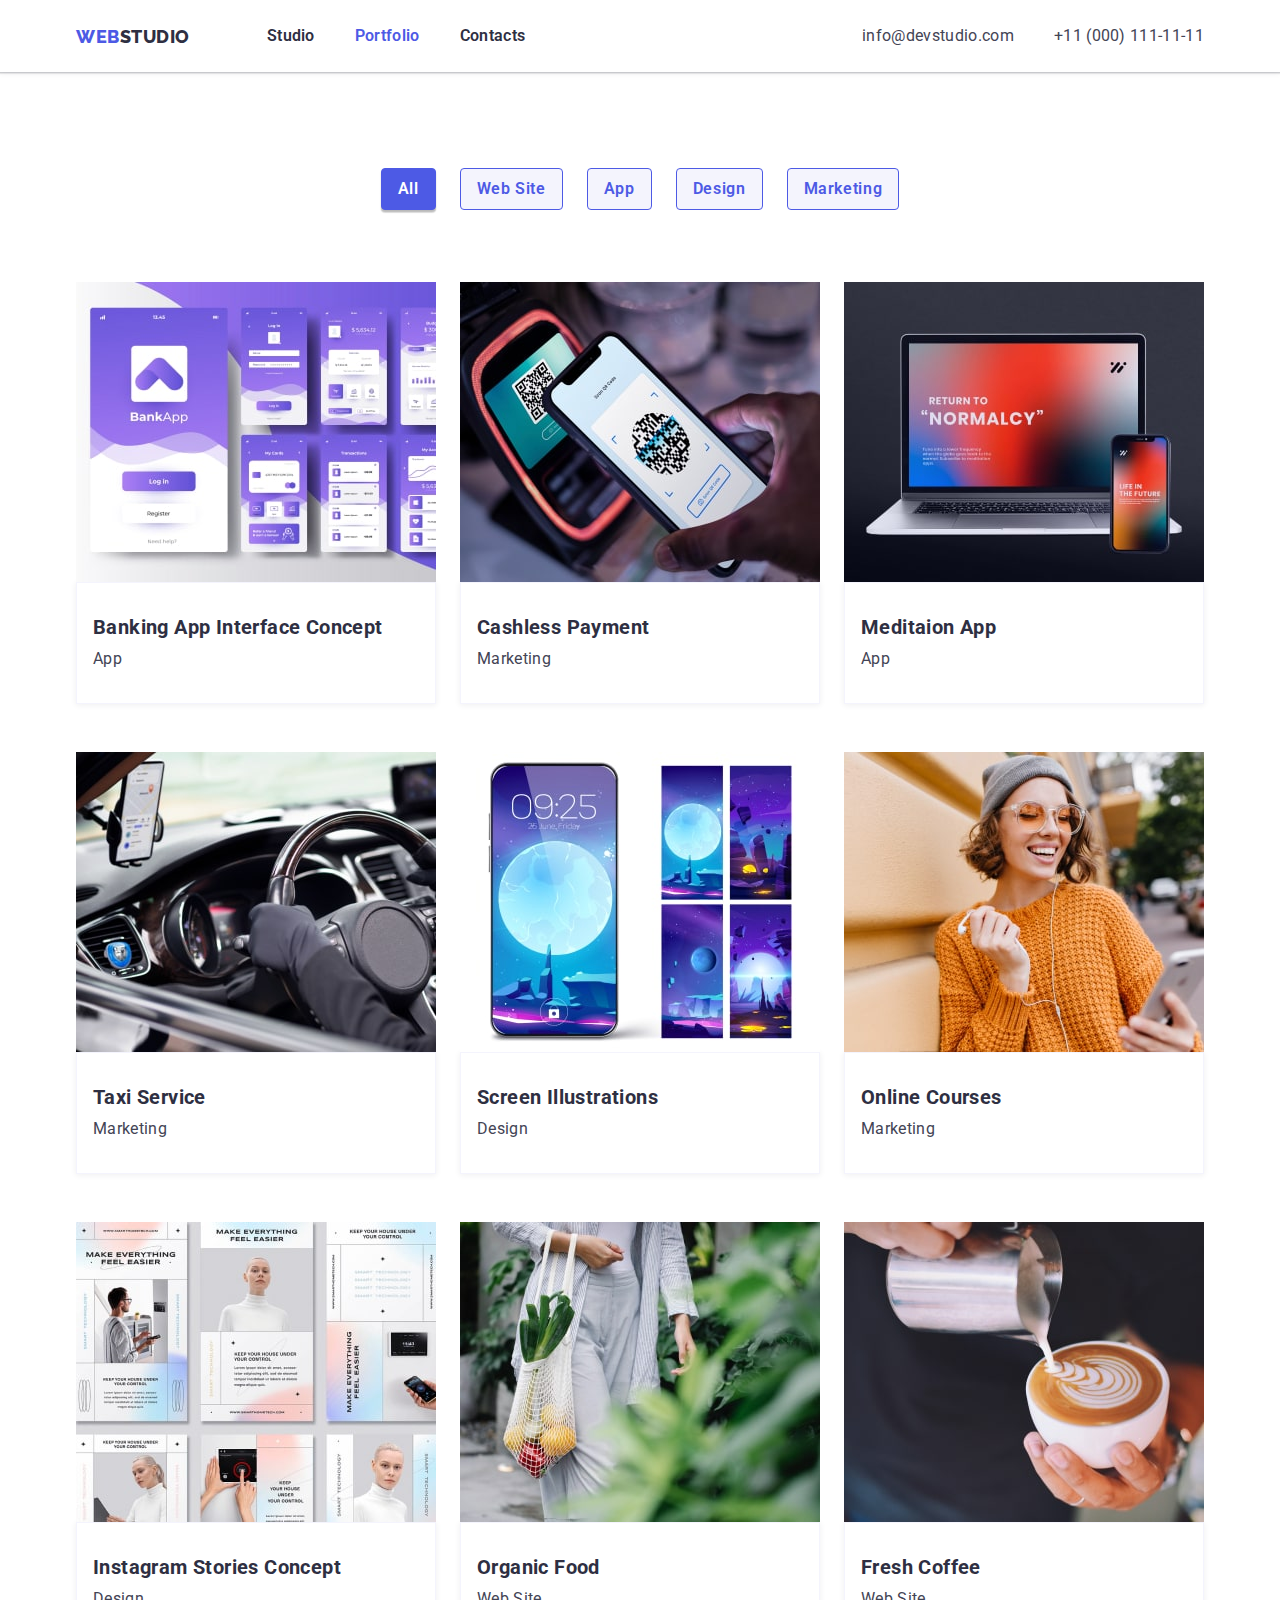
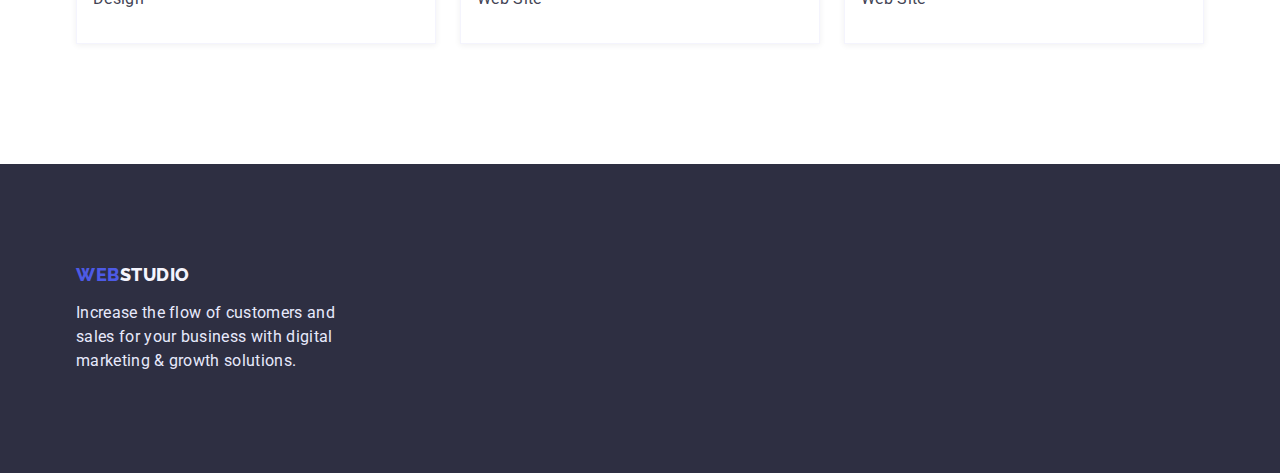
==== portfolio.html @ 8adf76db "Initial commit" ====
<!DOCTYPE html>
<html lang="en">
  <head>
    <meta charset="UTF-8" />
    <meta http-equiv="X-UA-Compatible" content="IE=edge" />
    <meta name="viewport" content="width=device-width, initial-scale=1.0" />
    <title>Portfolio</title>
    <link rel="preconnect" href="https://fonts.googleapis.com" />
    <link rel="preconnect" href="https://fonts.gstatic.com" crossorigin />
    <link href="https://fonts.googleapis.com/css2?family=Raleway:wght@700&family=Roboto:wght@400;500;700;900&display=swap" rel="stylesheet" />
    <link rel="stylesheet" href="https://cdnjs.cloudflare.com/ajax/libs/modern-normalize/1.1.0/modern-normalize.min.css" />
    <link rel="stylesheet" href="./css/styles.css" />
  </head>
  <body>
    <header class="header">
      <div class="container main-nav">
        <nav class="main-site-nav">
          <a href="./index.html" class="logo link"><span class="logo-purple">Web</span>studio</a>

          <ul class="site-nav list">
            <li class="item"><a href="./index.html" class="site-nav-link link">Studio</a></li>
            <li class="item">
              <a href="./portfolio.html" class="site-nav-link link current">Portfolio</a>
            </li>
            <li class="item"><a href="#" class="site-nav-link link">Contacts</a></li>
          </ul>
        </nav>

        <ul class="auth-nav list">
          <li class="item">
            <a href="mailto:info@devstudio.com" class="auth-nav-link link">info@devstudio.com</a>
          </li>
          <li class="item">
            <a href="tel:+11(000)111-11-11" class="auth-nav-link link">+11 (000) 111-11-11</a>
          </li>
        </ul>
      </div>
    </header>

    <main>
      <section class="portfolio">
        <div class="container filter">
          <ul class="filter-list list">
            <li class="filter-item"><button type="button" class="portfolio-btn main">All</button></li>
            <li class="filter-item"><button type="button" class="portfolio-btn">Web Site</button></li>
            <li class="filter-item"><button type="button" class="portfolio-btn">App</button></li>
            <li class="filter-item"><button type="button" class="portfolio-btn">Design</button></li>
            <li class="filter-item">
              <button type="button" class="portfolio-btn">Marketing</button>
            </li>
          </ul>
        </div>

        <div class="container">
          <ul class="grid-list list">
            <li class="grid-item">
              <a href="#" class="link">
                <img src="./images/app.jpg" alt="app" width="360" class="img-block" />
                <div class="img-description grid">
                  <h1 class="portfolio-title">Banking App Interface Concept</h1>
                  <p class="portfolio-text">App</p>
                </div>
              </a>
            </li>
            <li class="grid-item">
              <a href="#" class="link">
                <img src="./images/qrcode.jpg" alt="qrcode" width="360" class="img-block" />
                <div class="img-description grid">
                  <h1 class="portfolio-title">Cashless Payment</h1>
                  <p class="portfolio-text">Marketing</p>
                </div>
              </a>
            </li>
            <li class="grid-item">
              <a href="#" class="link">
                <img src="./images/phone-and-laptop.jpg" alt="Meditaion App" width="360" class="img-block" />
                <div class="img-description grid">
                  <h1 class="portfolio-title">Meditaion App</h1>
                  <p class="portfolio-text">App</p>
                </div>
              </a>
            </li>
            <li class="grid-item">
              <a href="#" class="link">
                <img src="./images/car.jpg" alt="Taxi Service" width="360" class="img-block" />
                <div class="img-description grid">
                  <h1 class="portfolio-title">Taxi Service</h1>
                  <p class="portfolio-text">Marketing</p>
                </div>
              </a>
            </li>
            <li class="grid-item">
              <a href="#" class="link">
                <img src="./images/wallpapers.jpg" alt="Screen Illustrations" width="360" class="img-block" />
                <div class="img-description grid">
                  <h1 class="portfolio-title">Screen Illustrations</h1>
                  <p class="portfolio-text">Design</p>
                </div>
              </a>
            </li>
            <li class="grid-item">
              <a href="#" class="link">
                <img src="./images/woman.jpg" alt="Online Courses" width="360" class="img-block" />
                <div class="img-description grid">
                  <h1 class="portfolio-title">Online Courses</h1>
                  <p class="portfolio-text">Marketing</p>
                </div>
              </a>
            </li>
            <li class="grid-item">
              <a href="#" class="link">
                <img src="./images/advertisment.jpg" alt="Instagram Stories Concept" width="360" class="img-block" />
                <div class="img-description grid">
                  <h1 class="portfolio-title">Instagram Stories Concept</h1>
                  <p class="portfolio-text">Design</p>
                </div>
              </a>
            </li>
            <li class="grid-item">
              <a href="#" class="link">
                <img src="./images/food.jpg" alt="Organic Food" width="360" class="img-block" />
                <div class="img-description grid">
                  <h1 class="portfolio-title">Organic Food</h1>
                  <p class="portfolio-text">Web Site</p>
                </div>
              </a>
            </li>
            <li class="grid-item">
              <a href="#" class="link">
                <img src="./images/coffee.jpg" alt="Fresh Coffee" width="360" class="img-block" />
                <div class="img-description grid">
                  <h1 class="portfolio-title">Fresh Coffee</h1>
                  <p class="portfolio-text">Web Site</p>
                </div>
              </a>
            </li>
          </ul>
        </div>
      </section>
    </main>

    <footer class="footer section">
      <div class="container">
        <div class="footer-width">
          <a href="./index.html" class="logo-footer link"><span class="logo-purple">Web</span>studio</a>
          <p class="footer-text">Increase the flow of customers and sales for your business with digital marketing & growth solutions.</p>
        </div>
      </div>
    </footer>
  </body>
</html>
---- css/styles.css ----
:root {
  --primiry-text-color: #434455;
  --title-text-color: #2e2f42;
  --accent-color: #4d5ae5;
  --primary-bg-color: #f5f5f5;
  --white-color: #ffffff;
  --secondary-title-color: #f4f4fd;
  --secondary-text-color: #e7e9fc;
}
body {
  font-family: 'Roboto', sans-serif;
  color: var(--primiry-text-color);
}
.link {
  text-decoration: none;
}
.list {
  padding: 0;
  margin: 0;
  list-style: none;
}
.site-nav .link.current {
  color: var(--accent-color);
}

.container {
  width: 1158px;
  padding-left: 15px;
  padding-right: 15px;
  margin: 0 auto;
  /* outline: 2px solid tomato; */
}

.section {
  padding-top: 120px;
  padding-bottom: 120px;
}
.img-block {
  display: block;
}

/* header */

.header {
  box-shadow: 0px 2px 1px rgba(46, 47, 66, 0.08), 0px 1px 1px rgba(46, 47, 66, 0.16), 0px 1px 6px rgba(46, 47, 66, 0.08);
}
.main-site-nav {
  display: flex;
  align-items: center;
}
.main-nav {
  display: flex;
  align-items: center;
}
.site-nav {
  display: flex;
  margin-left: 77px;
}

.site-nav > .item:not(:last-child) {
  margin-right: 40px;
}
.logo {
  color: var(--title-text-color);
  font-family: 'Raleway', sans-serif;
  font-weight: 800;
  font-size: 18px;
  line-height: calc(21 / 18);
  letter-spacing: 0.03em;
  text-transform: uppercase;
}
.logo .logo-purple {
  color: var(--accent-color);
}
.site-nav-link {
  display: block;
  padding-top: 24px;
  padding-bottom: 24px;

  color: var(--title-text-color);
  font-style: normal;
  font-weight: 600;
  line-height: calc(24 / 16);
  letter-spacing: 0.02em;
}
.site-nav-link:hover,
.site-nav-link:focus {
  color: var(--accent-color);
}
.site-nav-link:active {
  color: var(--accent-color);
}
.auth-nav {
  display: flex;
  margin-left: auto;
}
.auth-nav > .item:not(:last-child) {
  margin-right: 40px;
}
.auth-nav-link {
  display: block;
  padding-top: 24px;
  padding-bottom: 24px;

  color: var(--primiry-text-color);
  line-height: calc(24 / 16);
  letter-spacing: 0.02em;
}
.auth-nav-link:hover,
.auth-nav-link:focus {
  color: var(--accent-color);
}
.auth-nav-link:active {
  color: var(--accent-color);
}

/* hero section */

.hero-section.section {
  padding-top: 192px;
  padding-bottom: 192px;
}
.hero-section {
  text-align: center;
  background-color: var(--title-text-color);
}
.hero-title {
  margin-top: 0;
  margin-bottom: 48px;

  color: var(--white-color);
  font-size: 56px;
  line-height: calc(60 / 56);
  letter-spacing: 0.02em;
}
.hero-btn {
  min-width: 170px;
  padding: 16px 32px;

  color: var(--white-color);
  background-color: var(--accent-color);
  font-weight: 600;
  font-size: 16px;
  line-height: calc(19 / 16);
  letter-spacing: 0.04em;
  cursor: pointer;
  border: 1px solid transparent;
  border-radius: 4px;
  text-align: center;
}

/* Why us section */
.skills-item:not(:nth-last-child(-n + 4)) {
  margin-bottom: 24px;
}
.skills-item:not(:nth-child(4n)) {
  margin-right: 24px;
}
.skills-item {
  width: calc((100% - 72px) / 4);
}
.skills-list {
  display: flex;
  flex-wrap: wrap;
}
.skills.section {
  padding-bottom: 0;
}
.visually-hidden {
  position: absolute;
  width: 1px;
  height: 1px;
  margin: -1px;
  border: 0;
  padding: 0;
  white-space: nowrap;
  clip-path: inset(100%);
  clip: rect(0 0 0 0);
  overflow: hidden;
}
.skills-title {
  margin-top: 0;
  margin-bottom: 8px;

  color: var(--title-text-color);
  font-size: 20px;
  line-height: calc(24 / 20);
  letter-spacing: 0.02em;
}
.skills-text {
  margin-top: 0;
  margin-bottom: 0;
  max-width: 264px;

  color: var(--primiry-text-color);
  line-height: calc(24 / 16);
  letter-spacing: 0.02em;
}

/* About section */

.about-item {
  width: calc((100% - 48px) / 3);
}
.about-item-img {
  display: block;
  max-width: 100%;
}
.about-item:not(:nth-last-child(-n + 3)) {
  margin-bottom: 24px;
}
.about-item:not(:nth-child(3n)) {
  margin-right: 24px;
}
.about-list {
  display: flex;
  flex-wrap: wrap;
}
.about-title {
  margin-top: 0;
  margin-bottom: 72px;

  font-size: 36px;
  line-height: calc(40 / 36);
  text-align: center;
  letter-spacing: 0.02em;
  text-transform: capitalize;
}

/* Team section */

.img-description.style {
  box-shadow: 0px 1px 6px rgba(46, 47, 66, 0.08), 0px 1px 1px rgba(46, 47, 66, 0.16), 0px 2px 1px rgba(46, 47, 66, 0.08);
  border-radius: 0px 0px 4px 4px;
}
.img-description.center {
  text-align: center;
}
.team-person:not(:nth-last-child(-n + 4)) {
  margin-bottom: 24px;
}
.team-person:not(:nth-child(4n)) {
  margin-right: 24px;
}
.team-list {
  display: flex;
  flex-wrap: wrap;
}
.img-description {
  padding: 32px 16px;
}
.img-description.grid {
  padding-right: 0;
  padding-left: 16px;
  border: 0.5px solid #f4f4fd;
  box-shadow: 0px 1px 6px rgba(46, 47, 66, 0.08);
}
.team {
  background-color: var(--secondary-title-color);
}
.team-title {
  margin-top: 0;
  margin-bottom: 72px;

  font-style: normal;
  font-weight: 600;
  font-size: 36px;
  line-height: calc(40 / 36);
  text-align: center;
  letter-spacing: 0.02em;
  text-transform: capitalize;
}
.team-person {
  width: calc((100% - 72px) / 4);
  background-color: var(--white-color);
}
.team-person-title {
  margin-top: 0;
  margin-bottom: 8px;

  color: var(--title-text-color);
  font-size: 20px;
  line-height: calc(24 / 20);
  letter-spacing: 0.02em;
}
.team-person-text {
  margin-top: 0;
  margin-bottom: 0;

  color: var(--primiry-text-color);
  line-height: calc(24 / 16);
  letter-spacing: 0.02em;
}

/* footer */
.footer-width {
  width: 264px;
}
.footer.section {
  padding-top: 100px;
  padding-bottom: 100px;
}
.footer {
  background-color: var(--title-text-color);
}
.logo-footer {
  color: var(--secondary-title-color);
  font-family: 'Raleway';
  font-style: normal;
  font-weight: 800;
  font-size: 18px;
  line-height: calc(21 / 18);
  letter-spacing: 0.03em;
  text-transform: uppercase;
}
.logo-footer .logo-purple {
  color: var(--accent-color);
}
.footer-text {
  margin-top: 16px;
  margin-bottom: 0;

  color: var(--secondary-text-color);
  line-height: calc(24 / 16);
  letter-spacing: 0.02em;
}

/* portfolio */

.container.filter {
  margin-bottom: 72px;
}
.portfolio {
  padding-top: 96px;
  padding-bottom: 120px;
}
.grid-item {
  width: calc((100% - 72px) / 3);
  margin-right: 24px;
  margin-bottom: 48px;
}
.grid-list {
  display: flex;
  flex-wrap: wrap;
  margin-right: -24px;
  margin-bottom: -48px;
}
.filter-item:not(:last-child) {
  margin-right: 24px;
}
.filter-list {
  display: flex;
  justify-content: center;
  align-items: center;
}

.portfolio-btn.main {
  color: var(--white-color);
  background-color: var(--accent-color);
  font-family: inherit;
  line-height: calc(24 / 16);
  letter-spacing: 0.04em;
  box-shadow: 0px 3px 1px rgba(0, 0, 0, 0.1), 0px 2px 1px rgba(0, 0, 0, 0.08), 0px 2px 2px rgba(0, 0, 0, 0.12);
  border-radius: 4px;
}
.portfolio-btn {
  display: inline-block;
  padding: 8px 16px;

  color: var(--accent-color);
  background-color: var(--secondary-title-color);
  font-family: inherit;
  font-style: normal;
  font-weight: 600;
  font-size: 16px;
  line-height: calc(24 / 16);
  align-items: center;
  text-align: center;
  letter-spacing: 0.04em;
  border: 1px solid var(--accent-color);
  border-radius: 4px;
  cursor: pointer;
}
.portfolio-btn:hover,
.portfolio-btn:focus {
  color: var(--white-color);
  background-color: var(--accent-color);
  font-family: inherit;
  font-style: normal;
  font-weight: 600;
  font-size: 16px;
  line-height: 24px;
  align-items: center;
  text-align: center;
  letter-spacing: 0.04em;
  box-shadow: 0px 3px 1px rgba(0, 0, 0, 0.1), 0px 2px 1px rgba(0, 0, 0, 0.08), 0px 2px 2px rgba(0, 0, 0, 0.12);
  border-radius: 4px;
}
.portfolio .portfolio-title {
  margin-top: 0;
  margin-bottom: 8px;

  color: var(--title-text-color);
  font-size: 20px;
  line-height: calc(24 / 20);
  letter-spacing: 0.02em;
}
.portfolio .portfolio-text {
  margin-top: 0;
  margin-bottom: 0;

  color: var(--primiry-text-color);
  line-height: calc(24 / 16);
  letter-spacing: 0.02em;
}
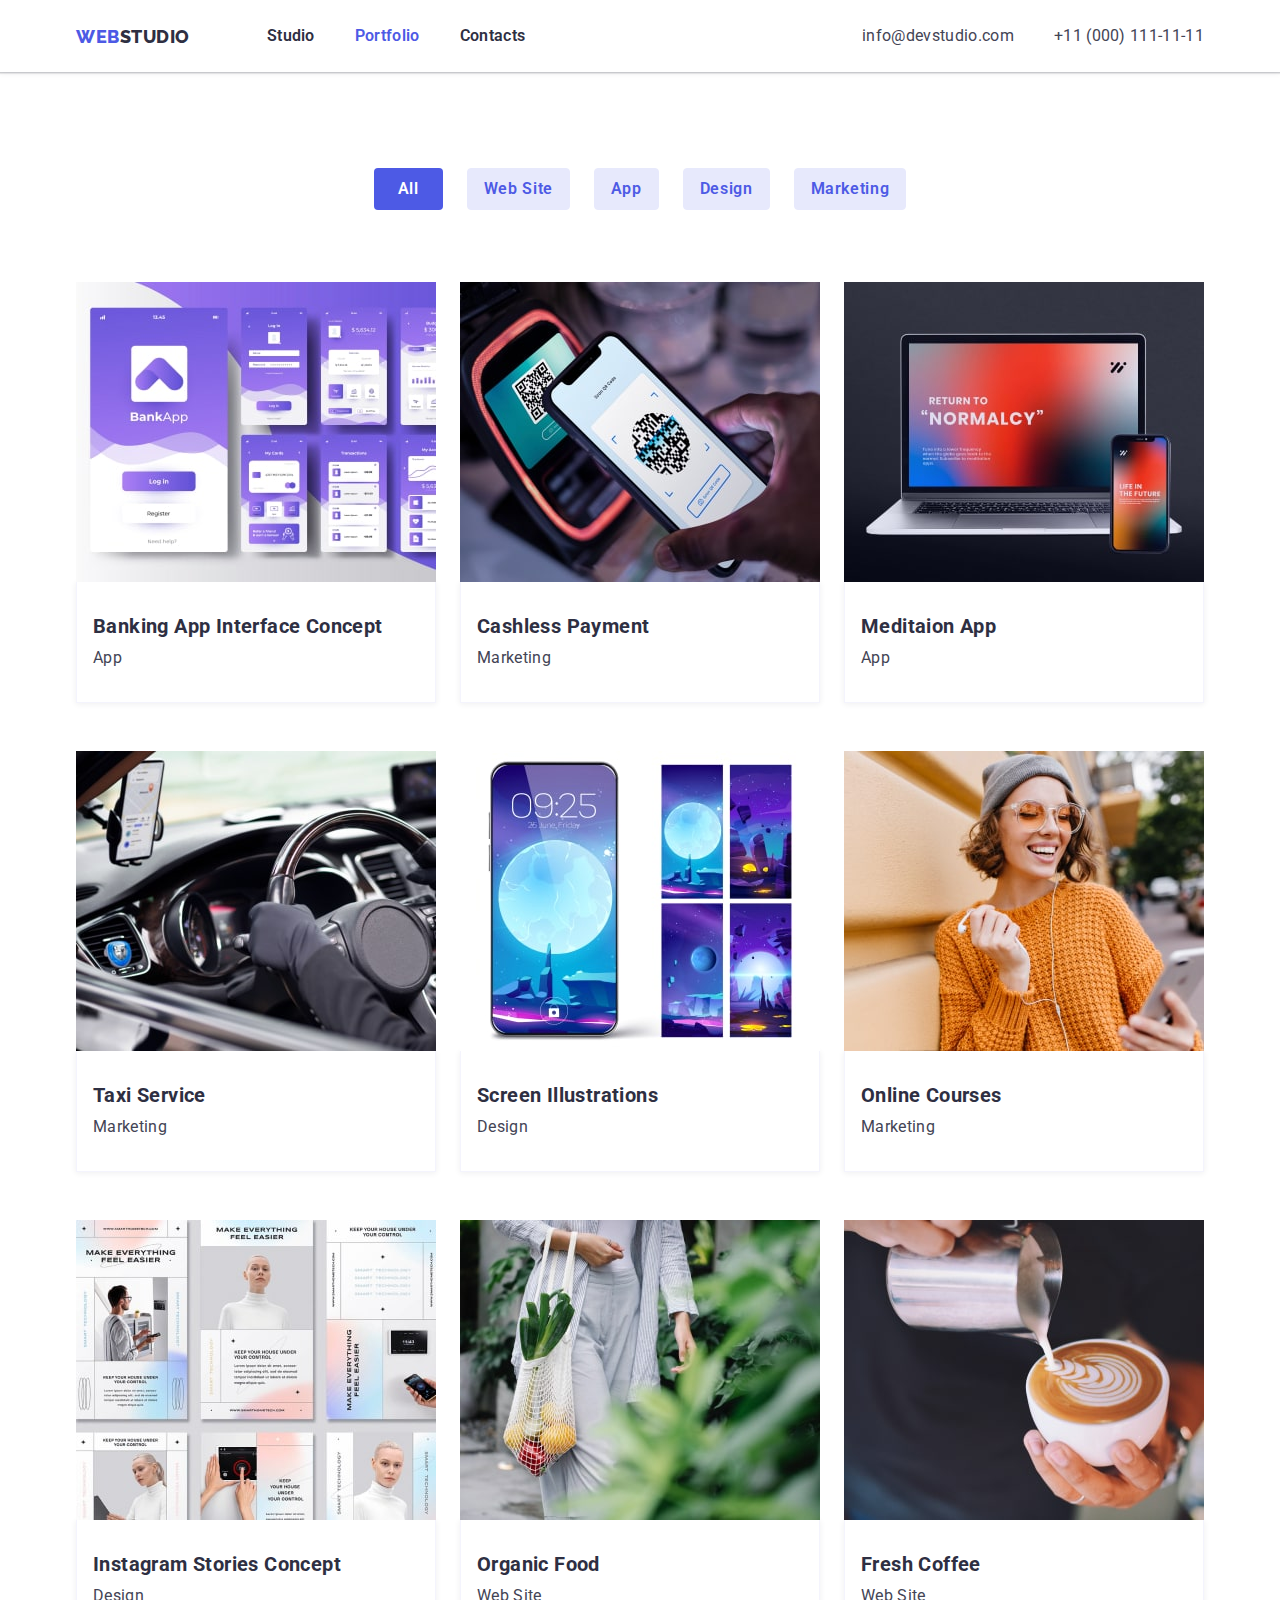
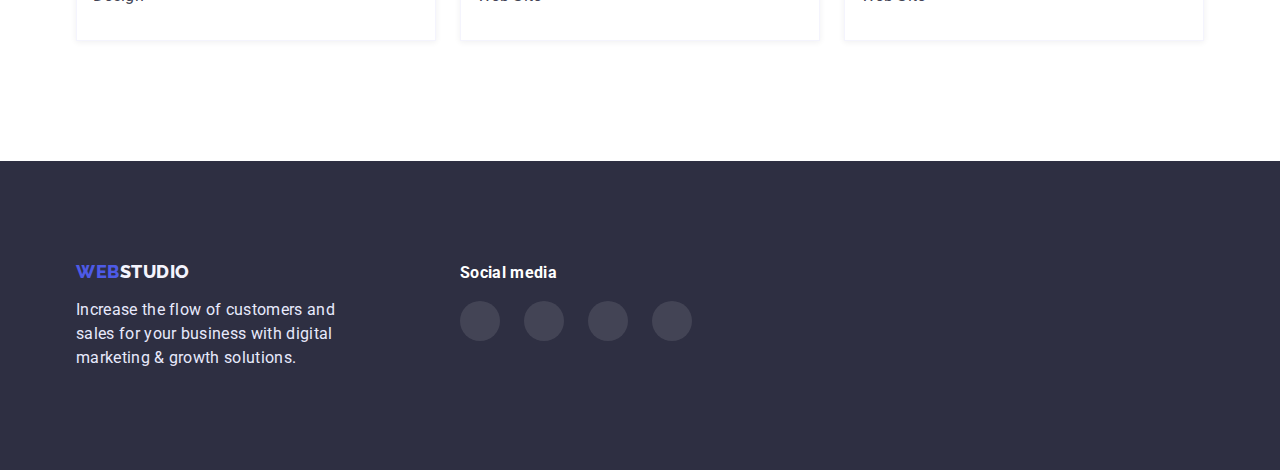
==== commit d2651940: "Add icons, add shadows" ====
--- a/portfolio.html
+++ b/portfolio.html
@@ -141,10 +141,47 @@
 
     <footer class="footer section">
       <div class="container">
-        <div class="footer-width">
-          <a href="./index.html" class="logo-footer link"><span class="logo-purple">Web</span>studio</a>
-          <p class="footer-text">Increase the flow of customers and sales for your business with digital marketing & growth solutions.</p>
-        </div>
+        <ul class="footer-list list">
+          <li class="footer-item">
+            <div class="footer-description">
+              <a href="./index.html" class="logo-footer link"><span class="logo-purple">Web</span>studio</a>
+              <p class="footer-text">Increase the flow of customers and sales for your business with digital marketing & growth solutions.</p>
+            </div>
+          </li>
+          <li class="footer-item">
+            <h2 class="social-title">Social media</h2>
+            <ul class="social-list list">
+              <li>
+                <a href="#" class="social-link footer-social-link">
+                  <svg class="social-icon footer-icon">
+                    <use href="./images/icons.svg#icon-instagram"></use>
+                  </svg>
+                </a>
+              </li>
+              <li>
+                <a href="#" class="social-link footer-social-link">
+                  <svg class="social-icon footer-icon">
+                    <use href="./images/icons.svg#icon-twitter"></use>
+                  </svg>
+                </a>
+              </li>
+              <li>
+                <a href="#" class="social-link footer-social-link">
+                  <svg class="social-icon footer-icon">
+                    <use href="./images/icons.svg#icon-facebook"></use>
+                  </svg>
+                </a>
+              </li>
+              <li>
+                <a href="#" class="social-link footer-social-link">
+                  <svg class="social-icon footer-icon">
+                    <use href="./images/icons.svg#icon-linkedin"></use>
+                  </svg>
+                </a>
+              </li>
+            </ul>
+          </li>
+        </ul>
       </div>
     </footer>
   </body>
--- a/css/styles.css
+++ b/css/styles.css
@@ -6,6 +6,8 @@
   --white-color: #ffffff;
   --secondary-title-color: #f4f4fd;
   --secondary-text-color: #e7e9fc;
+  --company-color: #8e8f99;
+  --success-color: #31d0aa;
 }
 body {
   font-family: 'Roboto', sans-serif;
@@ -123,6 +125,13 @@
 .hero-section {
   text-align: center;
   background-color: var(--title-text-color);
+  background-image: linear-gradient(#2e2f42b3, #2e2f42b3), url('../images/people-office.jpg');
+  background-repeat: no-repeat;
+  background-position: center;
+  background-size: cover;
+  max-width: 1440px;
+  margin-right: auto;
+  margin-left: auto;
 }
 .hero-title {
   margin-top: 0;
@@ -147,9 +156,33 @@
   border: 1px solid transparent;
   border-radius: 4px;
   text-align: center;
+  box-shadow: 0px 4px 4px rgba(0, 0, 0, 0.15);
+}
+.hero-btn:hover,
+.hero-btn:active {
+  box-shadow: 0px 1px 6px rgba(46, 47, 66, 0.08), 0px 1px 1px rgba(46, 47, 66, 0.16), 0px 2px 1px rgba(46, 47, 66, 0.08);
+}
+.hero-btn:focus {
+  background: #404bbf;
 }
 
 /* Why us section */
+
+.icon {
+  display: block;
+  width: 64px;
+  height: 64px;
+}
+.icon-skill {
+  display: flex;
+  align-items: center;
+  justify-content: center;
+  width: 264px;
+  height: 112px;
+  background-color: var(--secondary-title-color);
+  border-radius: 4px;
+  margin-bottom: 8px;
+}
 .skills-item:not(:nth-last-child(-n + 4)) {
   margin-bottom: 24px;
 }
@@ -229,9 +262,26 @@
 
 /* Team section */
 
-.img-description.style {
-  box-shadow: 0px 1px 6px rgba(46, 47, 66, 0.08), 0px 1px 1px rgba(46, 47, 66, 0.16), 0px 2px 1px rgba(46, 47, 66, 0.08);
-  border-radius: 0px 0px 4px 4px;
+.social-icon {
+  display: block;
+  width: 16px;
+  height: 16px;
+  fill: var(--white-color);
+}
+.social-link {
+  display: flex;
+  justify-content: center;
+  align-items: center;
+  background-color: var(--accent-color);
+  border-radius: 50%;
+  width: 40px;
+  height: 40px;
+}
+.social-list {
+  display: flex;
+  justify-content: center;
+  align-items: center;
+  gap: 24px;
 }
 .img-description.center {
   text-align: center;
@@ -249,12 +299,7 @@
 .img-description {
   padding: 32px 16px;
 }
-.img-description.grid {
-  padding-right: 0;
-  padding-left: 16px;
-  border: 0.5px solid #f4f4fd;
-  box-shadow: 0px 1px 6px rgba(46, 47, 66, 0.08);
-}
+
 .team {
   background-color: var(--secondary-title-color);
 }
@@ -273,6 +318,8 @@
 .team-person {
   width: calc((100% - 72px) / 4);
   background-color: var(--white-color);
+  box-shadow: 0px 1px 6px rgba(46, 47, 66, 0.08), 0px 1px 1px rgba(46, 47, 66, 0.16), 0px 2px 1px rgba(46, 47, 66, 0.08);
+  border-radius: 0px 0px 4px 4px;
 }
 .team-person-title {
   margin-top: 0;
@@ -285,16 +332,88 @@
 }
 .team-person-text {
   margin-top: 0;
-  margin-bottom: 0;
+  margin-bottom: 12px;
 
   color: var(--primiry-text-color);
   line-height: calc(24 / 16);
   letter-spacing: 0.02em;
 }
 
+/* customers */
+
+.customers-link:hover,
+.customers-link:active {
+  border-color: currentColor;
+  color: #4d5ae5;
+}
+.customers-link:hover .icon-customers,
+.customers-link:active .icon-customers {
+  fill: #4d5ae5;
+}
+.customers-link {
+  width: 168px;
+  height: 88px;
+  display: flex;
+  justify-content: center;
+  align-items: center;
+  border: 1px solid var(--company-color);
+  border-radius: 4px;
+  background-color: var(--white-color);
+}
+.icon-customers {
+  display: block;
+  width: 104px;
+  height: 56px;
+  fill: var(--company-color);
+}
+
+.customers-list {
+  display: flex;
+  align-items: center;
+  justify-content: center;
+  gap: 24px;
+}
+
+.customers-title {
+  margin-top: 0;
+  margin-bottom: 72px;
+
+  color: var(--title-text-color);
+  font-weight: 700;
+  font-size: 36px;
+  line-height: calc(42 / 36);
+  text-align: center;
+  letter-spacing: 0.03em;
+}
+
 /* footer */
-.footer-width {
+
+.social-icon.footer-icon {
+  width: 24px;
+  height: 24px;
+}
+.social-link.footer-social-link {
+  background-color: rgba(255, 255, 255, 0.1);
+}
+.social-link.footer-social-link:hover,
+.social-link.footer-social-link:active {
+  background-color: var(--success-color);
+}
+.footer-list {
+  display: flex;
+  align-items: baseline;
+}
+.social-title {
+  color: var(--white-color);
+  font-size: 16px;
+  line-height: 24px;
+  letter-spacing: 0.02em;
+  margin-top: 0;
+  margin-bottom: 16px;
+}
+.footer-description {
   width: 264px;
+  margin-right: 120px;
 }
 .footer.section {
   padding-top: 100px;
@@ -334,6 +453,17 @@
   padding-top: 96px;
   padding-bottom: 120px;
 }
+.img-description.grid {
+  padding-right: 0;
+  padding-left: 16px;
+  border: 0.5px solid var(--secondary-title-color);
+  border-top: 0;
+  box-shadow: 0px 1px 6px rgba(46, 47, 66, 0.08);
+}
+.grid-item:hover,
+.grid-item:active {
+  box-shadow: 0px 1px 6px rgba(46, 47, 66, 0.08), 0px 1px 1px rgba(46, 47, 66, 0.16), 0px 2px 1px rgba(46, 47, 66, 0.08);
+}
 .grid-item {
   width: calc((100% - 72px) / 3);
   margin-right: 24px;
@@ -357,18 +487,15 @@
 .portfolio-btn.main {
   color: var(--white-color);
   background-color: var(--accent-color);
-  font-family: inherit;
-  line-height: calc(24 / 16);
-  letter-spacing: 0.04em;
-  box-shadow: 0px 3px 1px rgba(0, 0, 0, 0.1), 0px 2px 1px rgba(0, 0, 0, 0.08), 0px 2px 2px rgba(0, 0, 0, 0.12);
-  border-radius: 4px;
+  min-width: 69px;
+  border-color: transparent;
 }
 .portfolio-btn {
   display: inline-block;
   padding: 8px 16px;
 
   color: var(--accent-color);
-  background-color: var(--secondary-title-color);
+  background-color: var(--secondary-text-color);
   font-family: inherit;
   font-style: normal;
   font-weight: 600;
@@ -377,7 +504,7 @@
   align-items: center;
   text-align: center;
   letter-spacing: 0.04em;
-  border: 1px solid var(--accent-color);
+  border: 1px solid var(--secondary-text-color);
   border-radius: 4px;
   cursor: pointer;
 }
@@ -385,16 +512,7 @@
 .portfolio-btn:focus {
   color: var(--white-color);
   background-color: var(--accent-color);
-  font-family: inherit;
-  font-style: normal;
-  font-weight: 600;
-  font-size: 16px;
-  line-height: 24px;
-  align-items: center;
-  text-align: center;
-  letter-spacing: 0.04em;
   box-shadow: 0px 3px 1px rgba(0, 0, 0, 0.1), 0px 2px 1px rgba(0, 0, 0, 0.08), 0px 2px 2px rgba(0, 0, 0, 0.12);
-  border-radius: 4px;
 }
 .portfolio .portfolio-title {
   margin-top: 0;
